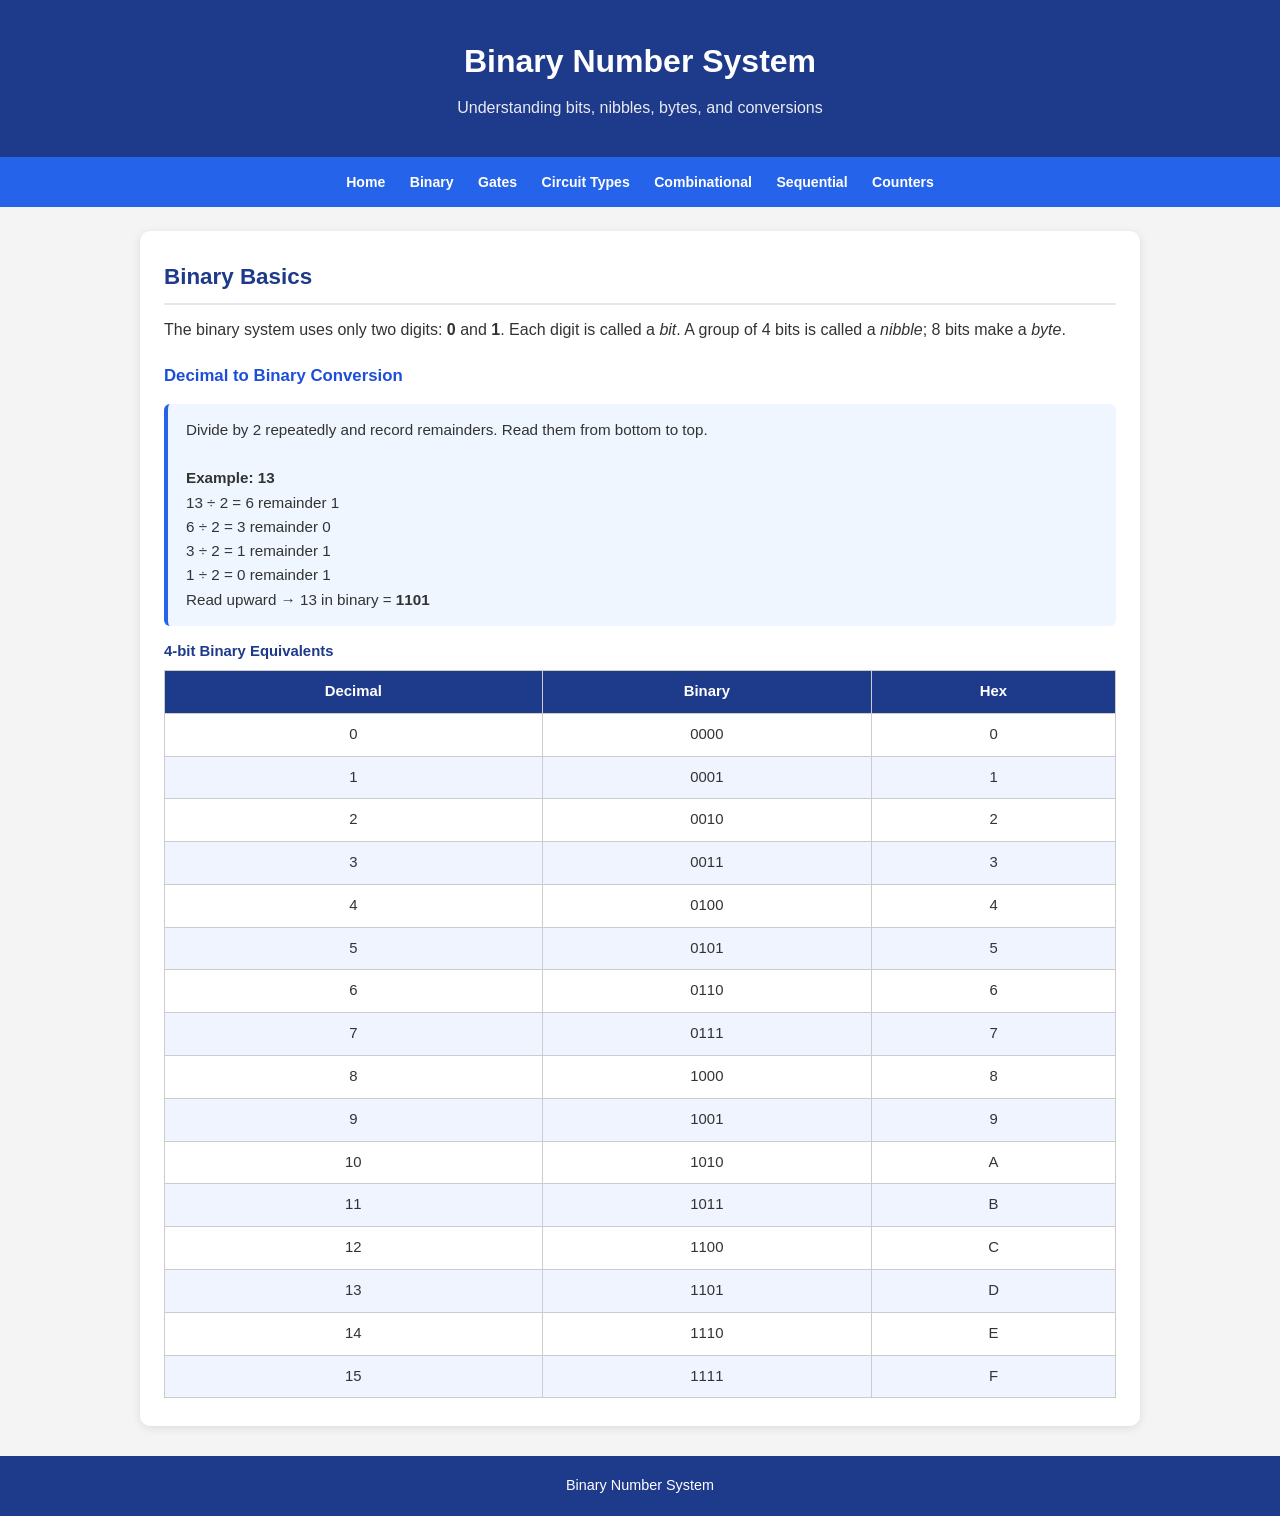
==== binary.html @ ddfefee6 "Add files via upload" ====
<!DOCTYPE html>
<html lang="en">
<head>
  <meta charset="UTF-8" />
  <meta name="viewport" content="width=device-width, initial-scale=1.0" />
  <title>Binary Number System</title>
  <link rel="stylesheet" href="style.css" />
</head>
<body>
  <header>
    <h1>Binary Number System</h1>
    <p>Understanding bits, nibbles, bytes, and conversions</p>
  </header>

  <nav aria-label="Main navigation">
    <a href="index.html">Home</a>
    <a href="binary.html">Binary</a>
    <a href="gates.html">Gates</a>
    <a href="circuits.html">Circuit Types</a>
    <a href="combinational.html">Combinational</a>
    <a href="sequential.html">Sequential</a>
    <a href="counters.html">Counters</a>
  </nav>

  <section>
    <h2>Binary Basics</h2>
    <p>The binary system uses only two digits: <strong>0</strong> and <strong>1</strong>. Each digit is called a <em>bit</em>. A group of 4 bits is called a <em>nibble</em>; 8 bits make a <em>byte</em>.</p>

    <h3>Decimal to Binary Conversion</h3>
    <div class="info-box">
      Divide by 2 repeatedly and record remainders. Read them from bottom to top.
      <br /><br />
      <strong>Example: 13</strong><br />
      13 ÷ 2 = 6 remainder 1<br />
      6 ÷ 2 = 3 remainder 0<br />
      3 ÷ 2 = 1 remainder 1<br />
      1 ÷ 2 = 0 remainder 1<br />
      Read upward → 13 in binary = <strong>1101</strong>
    </div>

    <div class="table-wrap">
      <table>
        <caption>4-bit Binary Equivalents</caption>
        <thead>
          <tr><th>Decimal</th><th>Binary</th><th>Hex</th></tr>
        </thead>
        <tbody>
          <tr><td>0</td><td>0000</td><td>0</td></tr>
          <tr><td>1</td><td>0001</td><td>1</td></tr>
          <tr><td>2</td><td>0010</td><td>2</td></tr>
          <tr><td>3</td><td>0011</td><td>3</td></tr>
          <tr><td>4</td><td>0100</td><td>4</td></tr>
          <tr><td>5</td><td>0101</td><td>5</td></tr>
          <tr><td>6</td><td>0110</td><td>6</td></tr>
          <tr><td>7</td><td>0111</td><td>7</td></tr>
          <tr><td>8</td><td>1000</td><td>8</td></tr>
          <tr><td>9</td><td>1001</td><td>9</td></tr>
          <tr><td>10</td><td>1010</td><td>A</td></tr>
          <tr><td>11</td><td>1011</td><td>B</td></tr>
          <tr><td>12</td><td>1100</td><td>C</td></tr>
          <tr><td>13</td><td>1101</td><td>D</td></tr>
          <tr><td>14</td><td>1110</td><td>E</td></tr>
          <tr><td>15</td><td>1111</td><td>F</td></tr>
        </tbody>
      </table>
    </div>
  </section>

  <footer class="footer">
    <p>Binary Number System</p>
  </footer>
</body>
</html>
---- style.css ----
* {
  box-sizing: border-box;
  margin: 0;
  padding: 0;
}

body {
  font-family: Arial, sans-serif;
  background: #f4f4f4;
  color: #333;
  line-height: 1.6;
}

header {
  background: #1e3a8a;
  color: white;
  text-align: center;
  padding: 36px 20px;
}

header h1 {
  font-size: 2rem;
  margin-bottom: 8px;
}

header p {
  font-size: 1rem;
  opacity: 0.9;
}

nav {
  background: #2563eb;
  padding: 10px 6px;
  text-align: center;
  position: sticky;
  top: 0;
  z-index: 100;
  flex-wrap: wrap;
}

nav a {
  color: white;
  text-decoration: none;
  margin: 4px 10px;
  font-weight: bold;
  font-size: 0.88rem;
  display: inline-block;
}

nav a:hover {
  text-decoration: underline;
}

section {
  background: white;
  margin: 24px auto;
  padding: 28px 24px;
  border-radius: 10px;
  box-shadow: 0 2px 10px rgba(0,0,0,0.1);
  max-width: 1000px;
}

section h2 {
  color: #1e3a8a;
  font-size: 1.4rem;
  margin-bottom: 12px;
  border-bottom: 2px solid #e5e7eb;
  padding-bottom: 8px;
}

section h3 {
  color: #1d4ed8;
  margin: 20px 0 8px;
  font-size: 1.05rem;
}

section h4 {
  color: #374151;
  margin: 14px 0 4px;
  font-size: 0.98rem;
  font-weight: bold;
}

section p,
section li {
  margin-bottom: 8px;
}

section ul,
section ol {
  padding-left: 20px;
  margin-bottom: 10px;
}

.table-wrap {
  overflow-x: auto;
  margin-top: 14px;
}

table {
  border-collapse: collapse;
  width: 100%;
  font-size: 0.93rem;
}

caption {
  caption-side: top;
  font-weight: bold;
  color: #1e3a8a;
  margin-bottom: 6px;
  text-align: left;
}

th, td {
  border: 1px solid #ccc;
  padding: 9px 13px;
  text-align: center;
}

thead th {
  background: #1e3a8a;
  color: white;
}

tbody tr:nth-child(even) {
  background: #f0f4ff;
}

.info-box {
  background: #eff6ff;
  border-left: 4px solid #2563eb;
  border-radius: 6px;
  padding: 14px 18px;
  margin: 14px 0;
  font-size: 0.95rem;
}

.badge {
  display: inline-block;
  background: #2563eb;
  color: white;
  font-size: 0.75rem;
  padding: 2px 9px;
  border-radius: 12px;
  margin-left: 8px;
  vertical-align: middle;
}

.grid {
  display: grid;
  gap: 16px;
}

.gate-grid,
.circuit-grid,
.ff-grid,
.counter-grid,
.type-grid {
  display: grid;
  gap: 16px;
  margin-top: 16px;
}

.gate-grid,
.circuit-grid,
.ff-grid,
.counter-grid {
  grid-template-columns: repeat(auto-fit, minmax(280px, 1fr));
}

.type-grid {
  grid-template-columns: repeat(auto-fit, minmax(260px, 1fr));
}

.card {
  border: 1px solid #ddd;
  border-radius: 8px;
  padding: 18px;
  background: #f8faff;
}

.card h3,
.card h4 {
  margin-top: 0;
}

.symbol {
  font-size: 1.4rem;
  font-weight: bold;
  color: #1e3a8a;
  margin: 4px 0 8px;
  word-break: break-word;
}

.eq {
  font-size: 1.08rem;
  font-weight: bold;
  color: #4338ca;
  margin: 6px 0 10px;
}

.combinational {
  background: #ecfdf5;
  border: 2px solid #10b981;
}

.sequential {
  background: #fef3c7;
  border: 2px solid #f59e0b;
}

.footer {
  background: #1e3a8a;
  color: white;
  text-align: center;
  padding: 18px;
  margin-top: 30px;
  font-size: 0.9rem;
}

.diagram {
  width: 100%;
  max-width: 520px;
  height: auto;
  display: block;
  margin: 12px auto 14px;
  background: white;
  border: 1px solid #dbeafe;
  border-radius: 10px;
  padding: 10px;
}

@media (max-width: 600px) {
  nav a {
    margin: 4px 6px;
    font-size: 0.78rem;
  }

  header h1 {
    font-size: 1.5rem;
  }
}
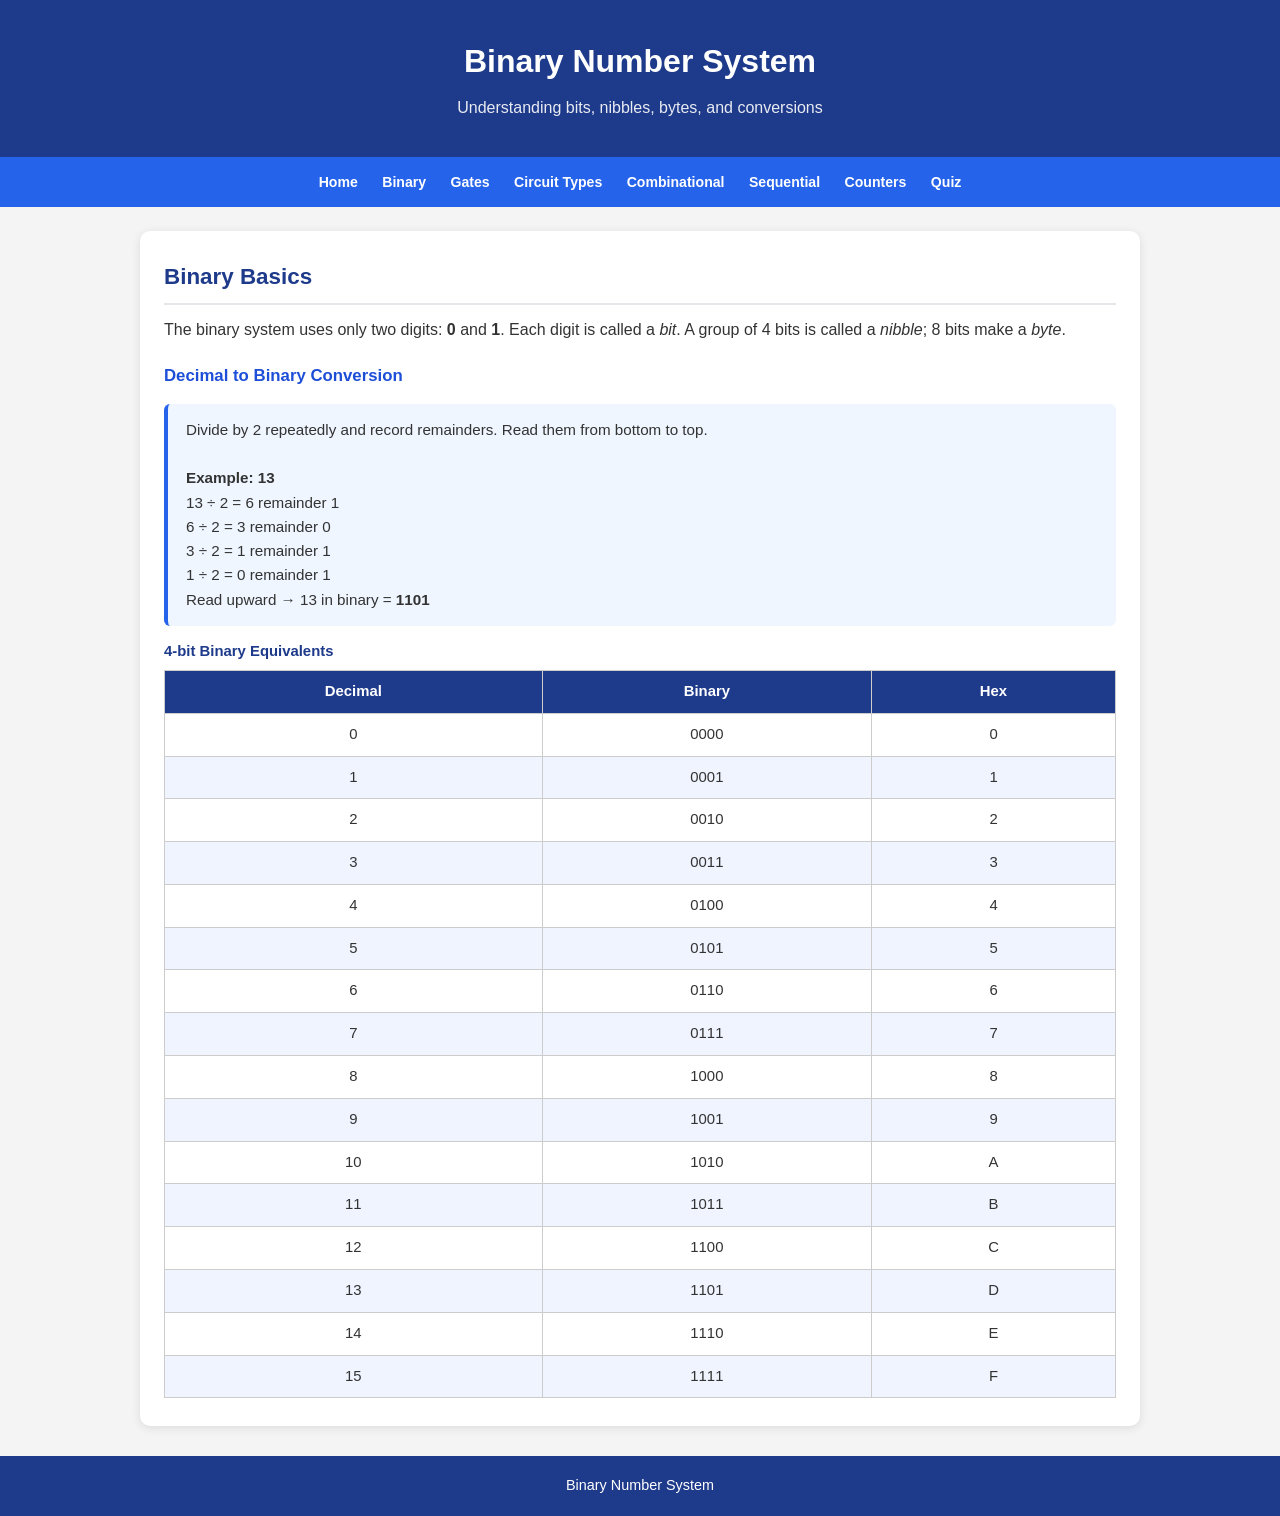
==== commit fadc9bb8: "Update binary.html" ====
--- a/binary.html
+++ b/binary.html
@@ -20,6 +20,7 @@
     <a href="combinational.html">Combinational</a>
     <a href="sequential.html">Sequential</a>
     <a href="counters.html">Counters</a>
+    <a href="quiz.html">Quiz</a>
   </nav>
 
   <section>
@@ -70,4 +71,4 @@
     <p>Binary Number System</p>
   </footer>
 </body>
-</html>+</html>
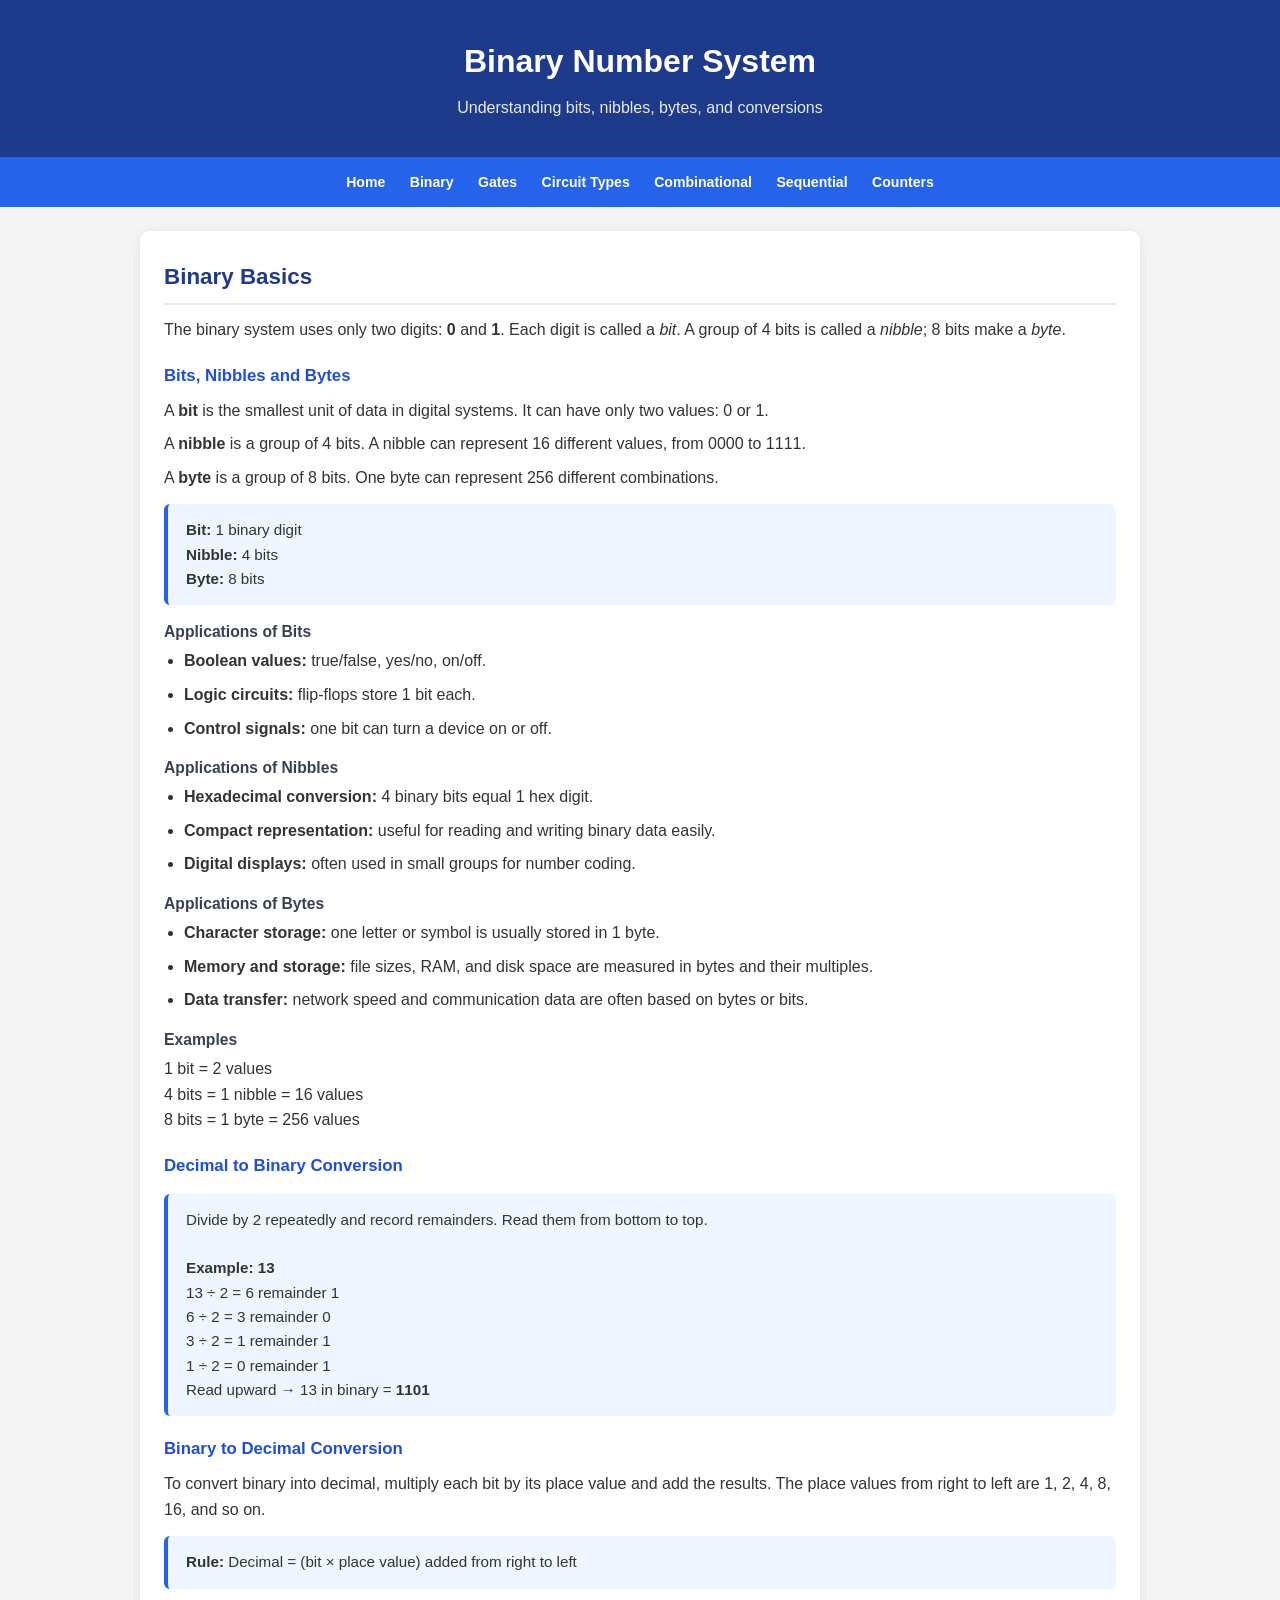
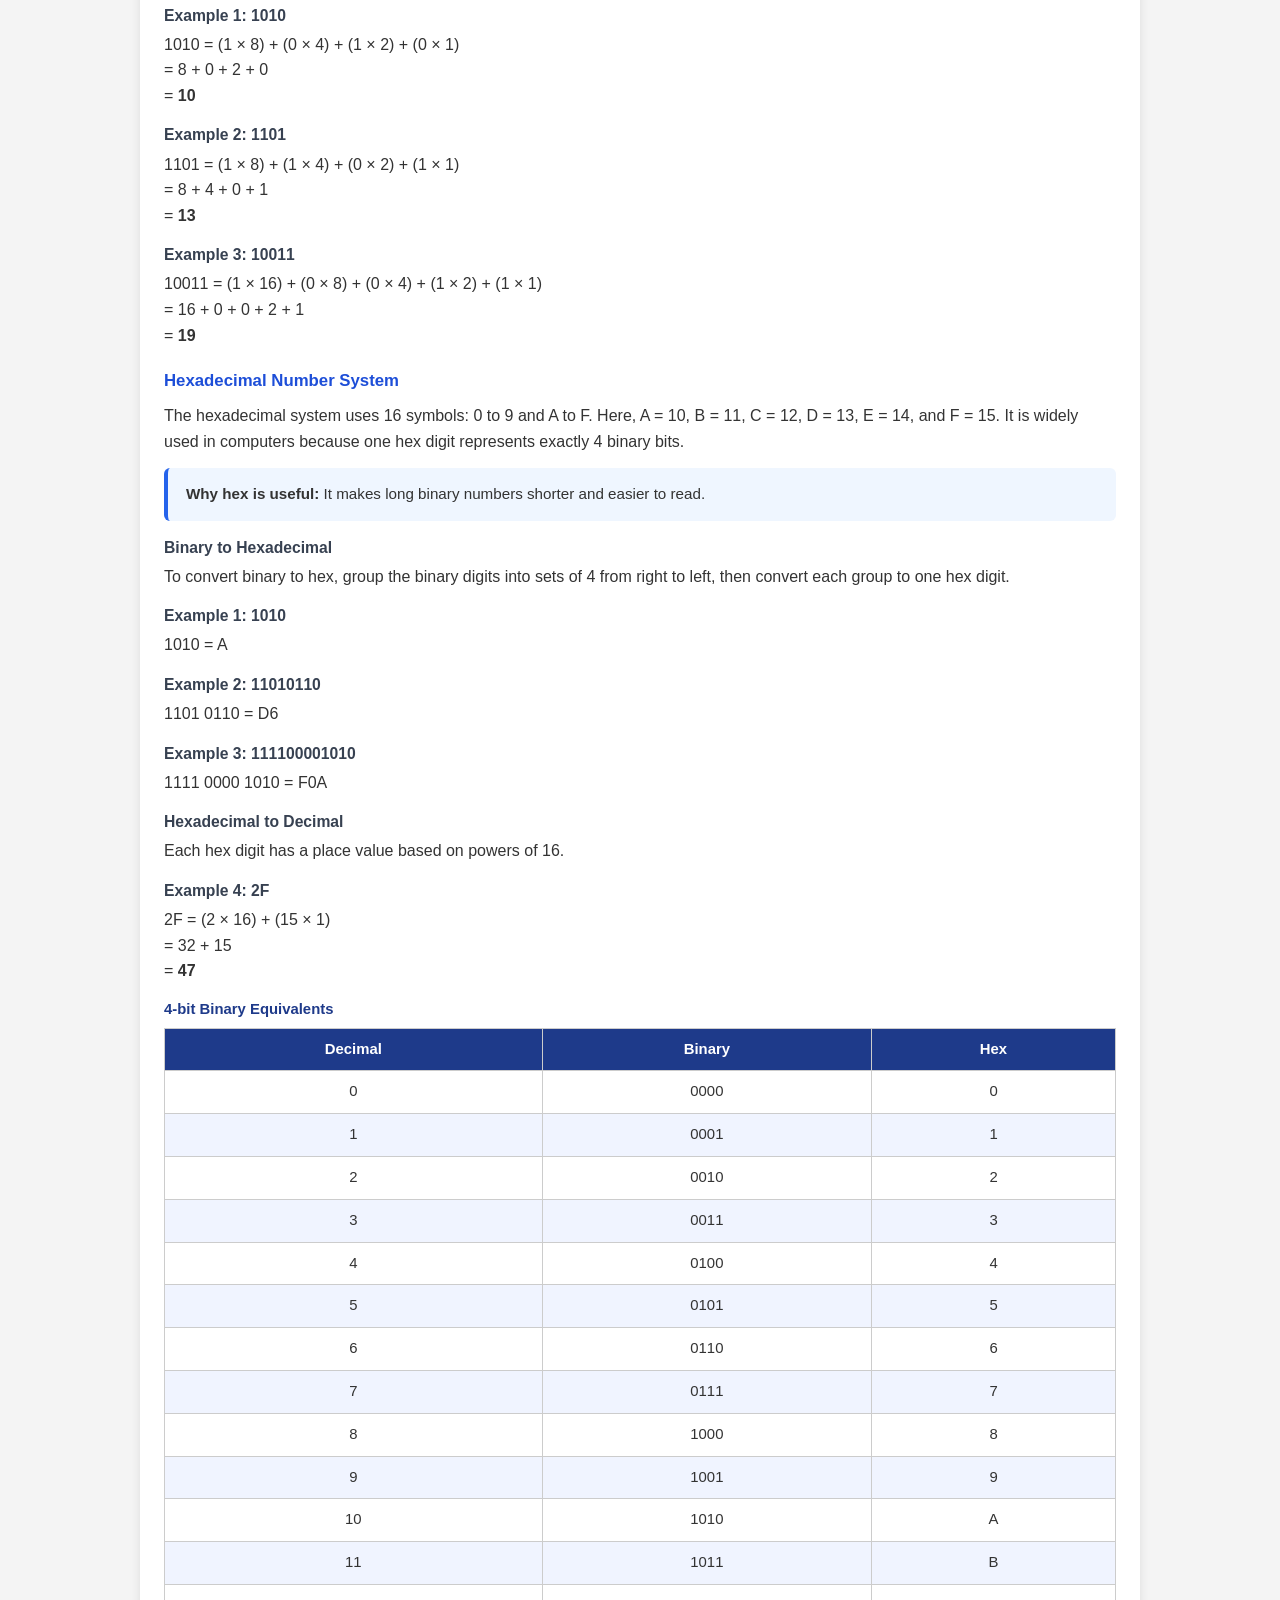
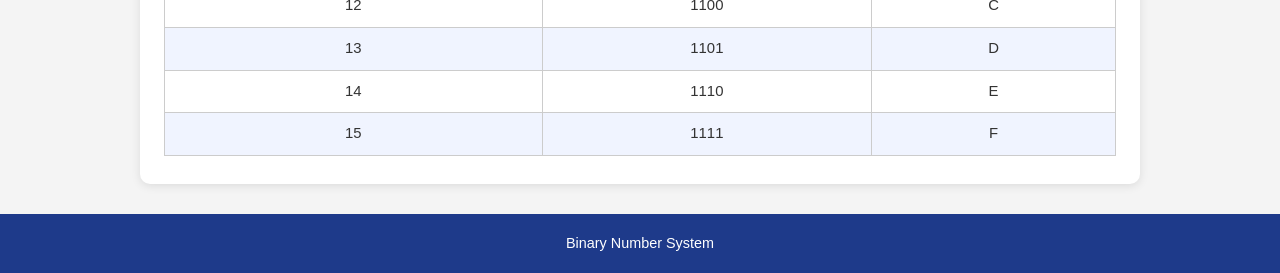
==== commit 1af78f2a: "Add files via upload" ====
--- a/binary.html
+++ b/binary.html
@@ -20,12 +20,51 @@
     <a href="combinational.html">Combinational</a>
     <a href="sequential.html">Sequential</a>
     <a href="counters.html">Counters</a>
-    <a href="quiz.html">Quiz</a>
   </nav>
 
   <section>
     <h2>Binary Basics</h2>
     <p>The binary system uses only two digits: <strong>0</strong> and <strong>1</strong>. Each digit is called a <em>bit</em>. A group of 4 bits is called a <em>nibble</em>; 8 bits make a <em>byte</em>.</p>
+<h3>Bits, Nibbles and Bytes</h3>
+<p>A <strong>bit</strong> is the smallest unit of data in digital systems. It can have only two values: 0 or 1.</p>
+
+<p>A <strong>nibble</strong> is a group of 4 bits. A nibble can represent 16 different values, from 0000 to 1111.</p>
+
+<p>A <strong>byte</strong> is a group of 8 bits. One byte can represent 256 different combinations.</p>
+
+<div class="info-box">
+  <strong>Bit:</strong> 1 binary digit<br>
+  <strong>Nibble:</strong> 4 bits<br>
+  <strong>Byte:</strong> 8 bits
+</div>
+
+<h4>Applications of Bits</h4>
+<ul>
+  <li><strong>Boolean values:</strong> true/false, yes/no, on/off.</li>
+  <li><strong>Logic circuits:</strong> flip-flops store 1 bit each.</li>
+  <li><strong>Control signals:</strong> one bit can turn a device on or off.</li>
+</ul>
+
+<h4>Applications of Nibbles</h4>
+<ul>
+  <li><strong>Hexadecimal conversion:</strong> 4 binary bits equal 1 hex digit.</li>
+  <li><strong>Compact representation:</strong> useful for reading and writing binary data easily.</li>
+  <li><strong>Digital displays:</strong> often used in small groups for number coding.</li>
+</ul>
+
+<h4>Applications of Bytes</h4>
+<ul>
+  <li><strong>Character storage:</strong> one letter or symbol is usually stored in 1 byte.</li>
+  <li><strong>Memory and storage:</strong> file sizes, RAM, and disk space are measured in bytes and their multiples.</li>
+  <li><strong>Data transfer:</strong> network speed and communication data are often based on bytes or bits.</li>
+</ul>
+
+<h4>Examples</h4>
+<p>
+  1 bit = 2 values<br>
+  4 bits = 1 nibble = 16 values<br>
+  8 bits = 1 byte = 256 values
+</p>
 
     <h3>Decimal to Binary Conversion</h3>
     <div class="info-box">
@@ -38,6 +77,67 @@
       1 ÷ 2 = 0 remainder 1<br />
       Read upward → 13 in binary = <strong>1101</strong>
     </div>
+<h3>Binary to Decimal Conversion</h3>
+<p>To convert binary into decimal, multiply each bit by its place value and add the results. The place values from right to left are 1, 2, 4, 8, 16, and so on.</p>
+
+<div class="info-box">
+  <strong>Rule:</strong> Decimal = (bit × place value) added from right to left
+</div>
+
+<h4>Example 1: 1010</h4>
+<p>
+  1010 = (1 × 8) + (0 × 4) + (1 × 2) + (0 × 1)<br>
+  = 8 + 0 + 2 + 0<br>
+  = <strong>10</strong>
+</p>
+
+<h4>Example 2: 1101</h4>
+<p>
+  1101 = (1 × 8) + (1 × 4) + (0 × 2) + (1 × 1)<br>
+  = 8 + 4 + 0 + 1<br>
+  = <strong>13</strong>
+</p>
+
+<h4>Example 3: 10011</h4>
+<p>
+  10011 = (1 × 16) + (0 × 8) + (0 × 4) + (1 × 2) + (1 × 1)<br>
+  = 16 + 0 + 0 + 2 + 1<br>
+  = <strong>19</strong>
+</p>
+<h3>Hexadecimal Number System</h3>
+<p>The hexadecimal system uses 16 symbols: 0 to 9 and A to F. Here, A = 10, B = 11, C = 12, D = 13, E = 14, and F = 15. It is widely used in computers because one hex digit represents exactly 4 binary bits.</p>
+
+<div class="info-box">
+  <strong>Why hex is useful:</strong> It makes long binary numbers shorter and easier to read.
+</div>
+
+<h4>Binary to Hexadecimal</h4>
+<p>To convert binary to hex, group the binary digits into sets of 4 from right to left, then convert each group to one hex digit.</p>
+
+<h4>Example 1: 1010</h4>
+<p>
+  1010 = A
+</p>
+
+<h4>Example 2: 11010110</h4>
+<p>
+  1101 0110 = D6
+</p>
+
+<h4>Example 3: 111100001010</h4>
+<p>
+  1111 0000 1010 = F0A
+</p>
+
+<h4>Hexadecimal to Decimal</h4>
+<p>Each hex digit has a place value based on powers of 16.</p>
+
+<h4>Example 4: 2F</h4>
+<p>
+  2F = (2 × 16) + (15 × 1)<br>
+  = 32 + 15<br>
+  = <strong>47</strong>
+</p>
 
     <div class="table-wrap">
       <table>
@@ -71,4 +171,4 @@
     <p>Binary Number System</p>
   </footer>
 </body>
-</html>
+</html>
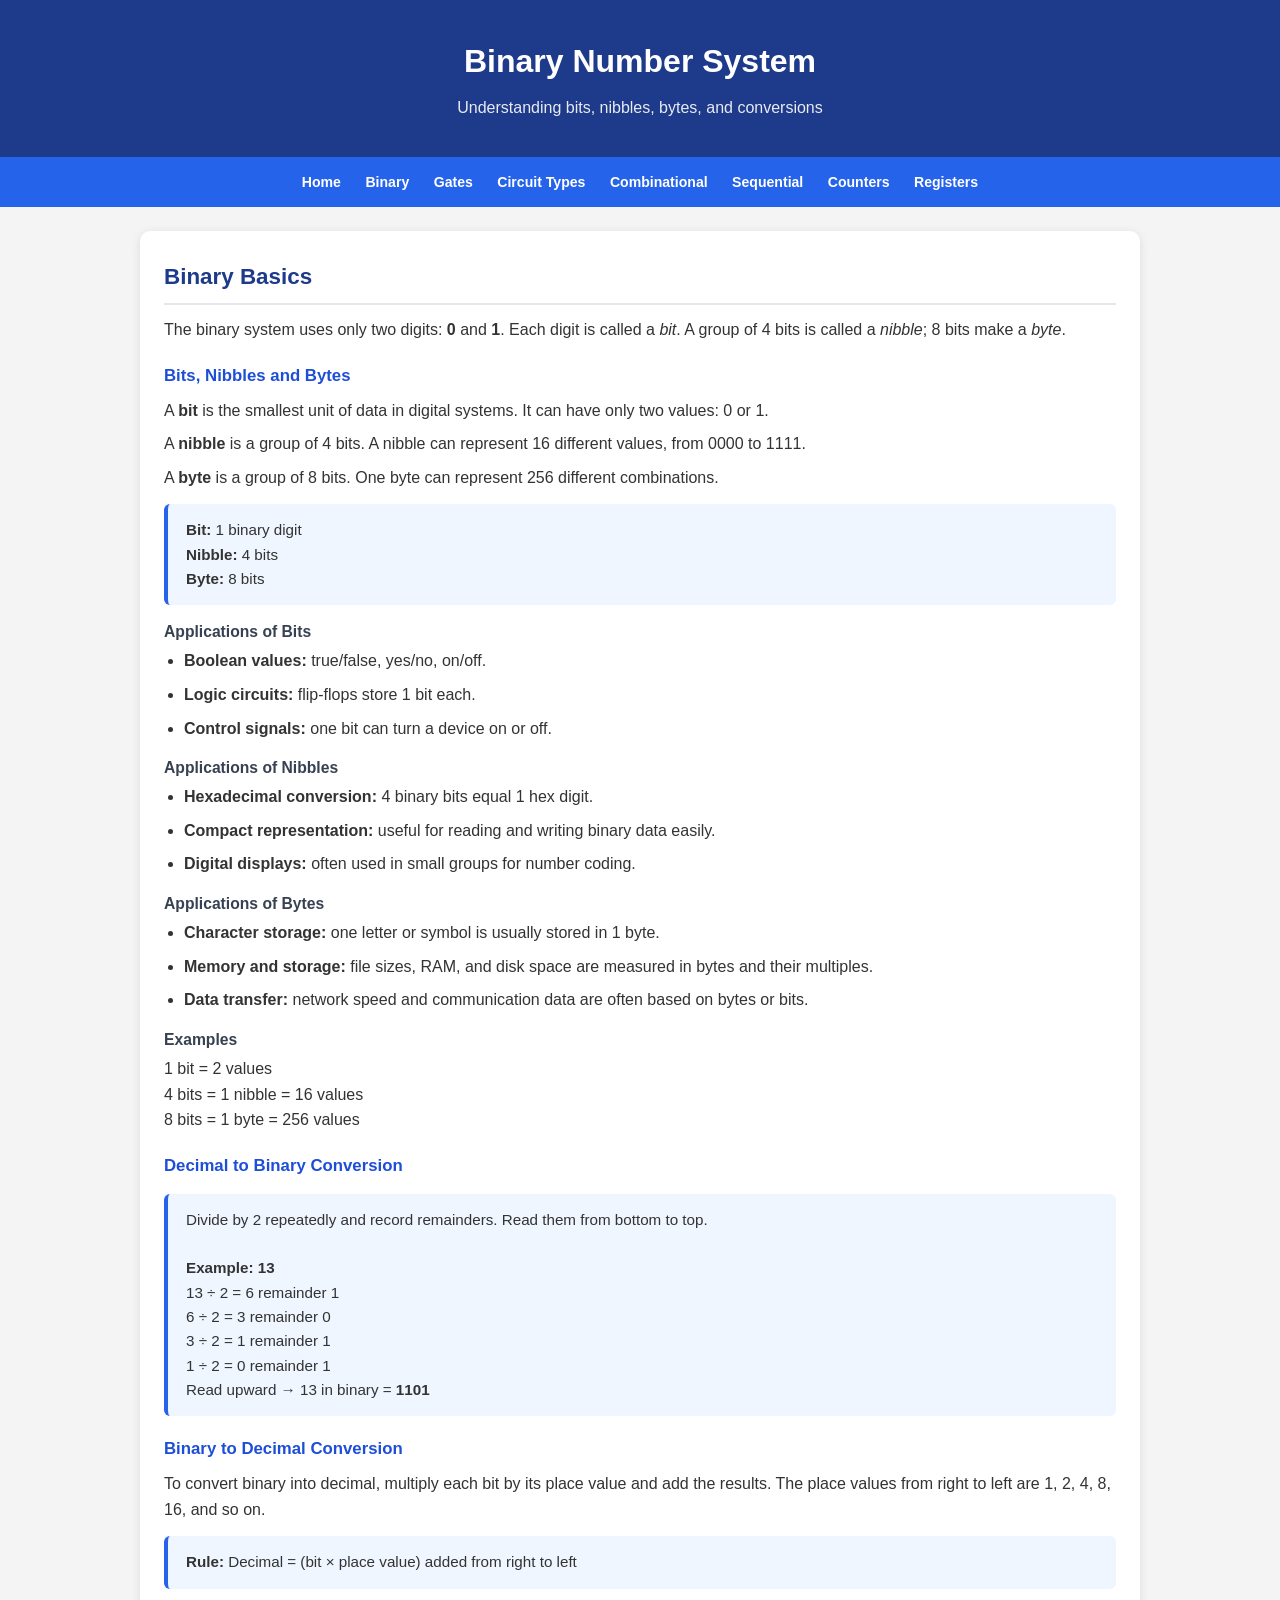
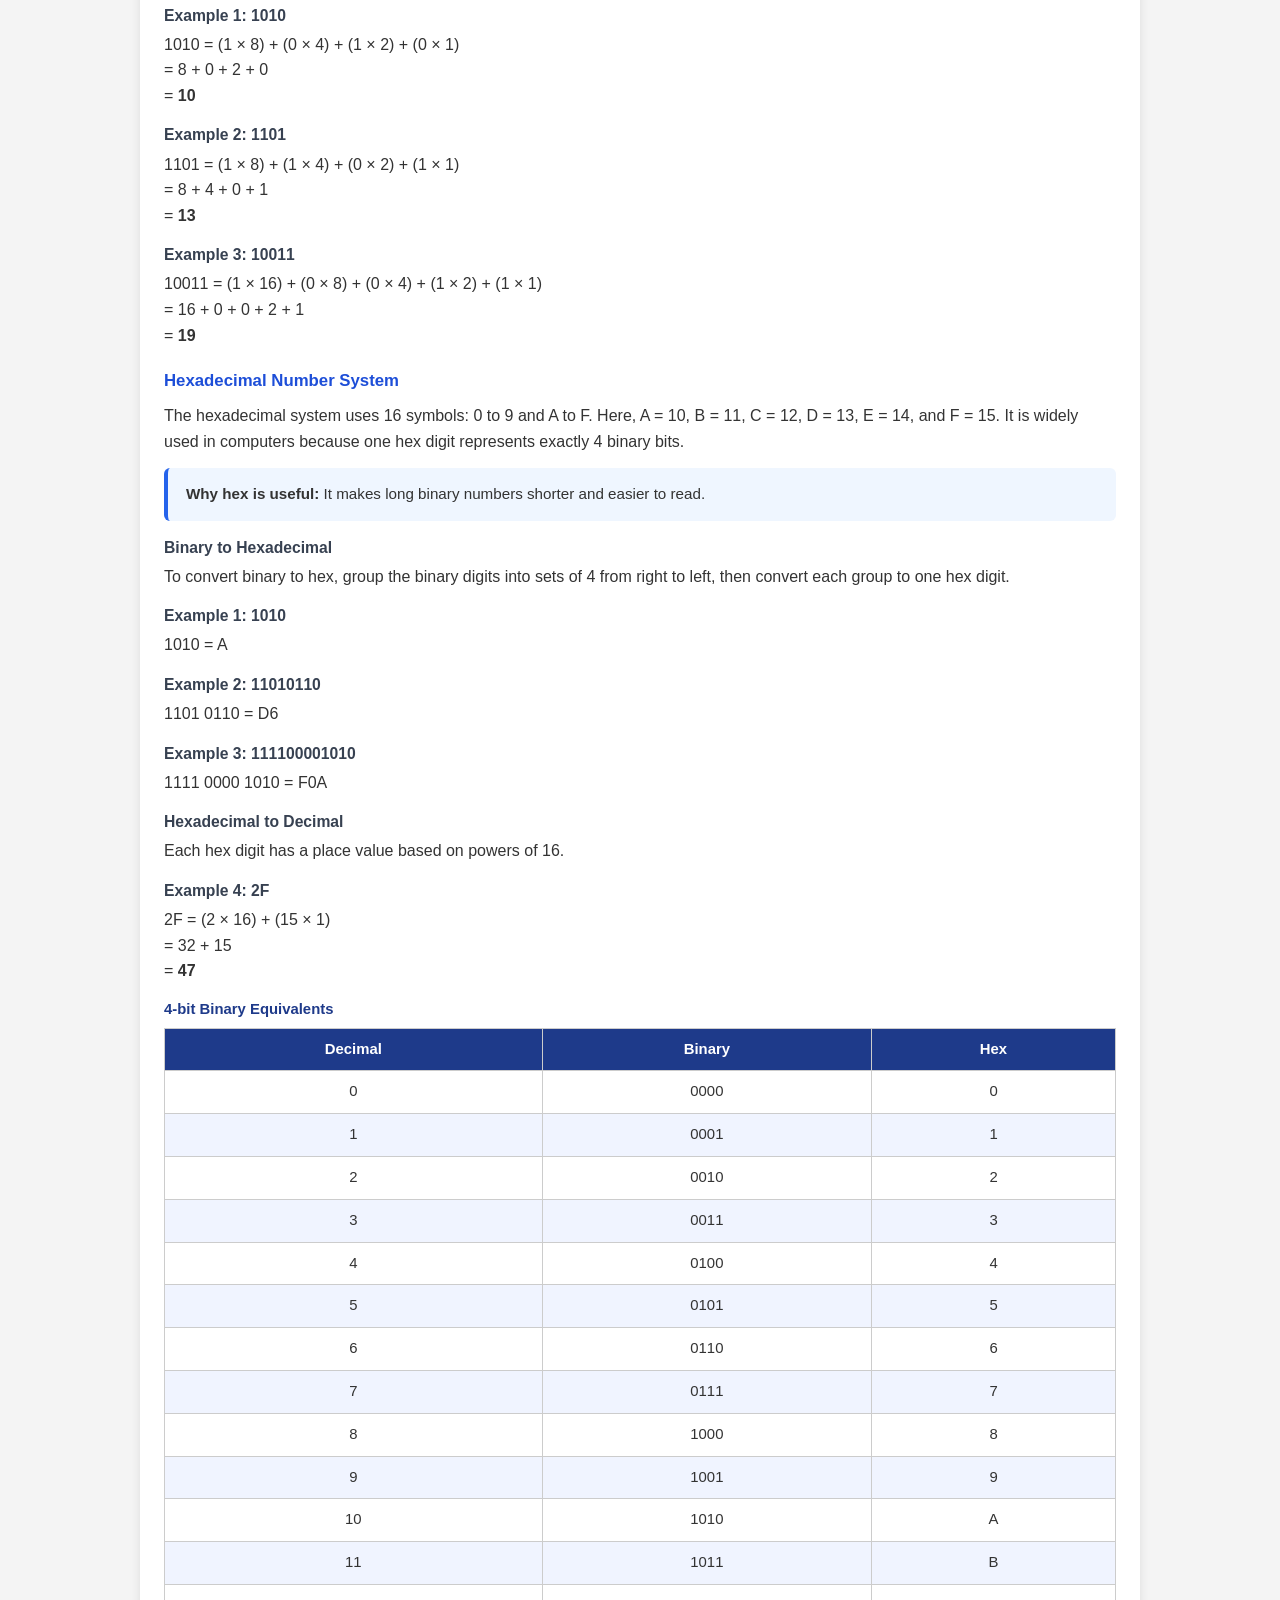
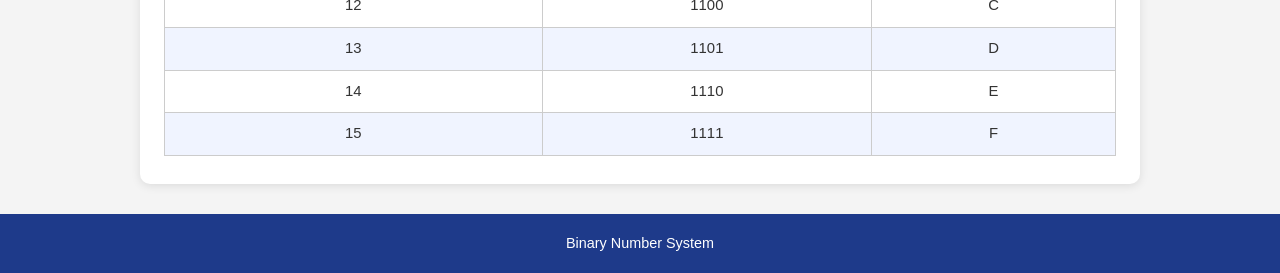
==== commit 6a839fe4: "Update binary.html" ====
--- a/binary.html
+++ b/binary.html
@@ -20,6 +20,7 @@
     <a href="combinational.html">Combinational</a>
     <a href="sequential.html">Sequential</a>
     <a href="counters.html">Counters</a>
+    <a href="registers.html">Registers</a>
   </nav>
 
   <section>
@@ -171,4 +172,4 @@
     <p>Binary Number System</p>
   </footer>
 </body>
-</html>+</html>
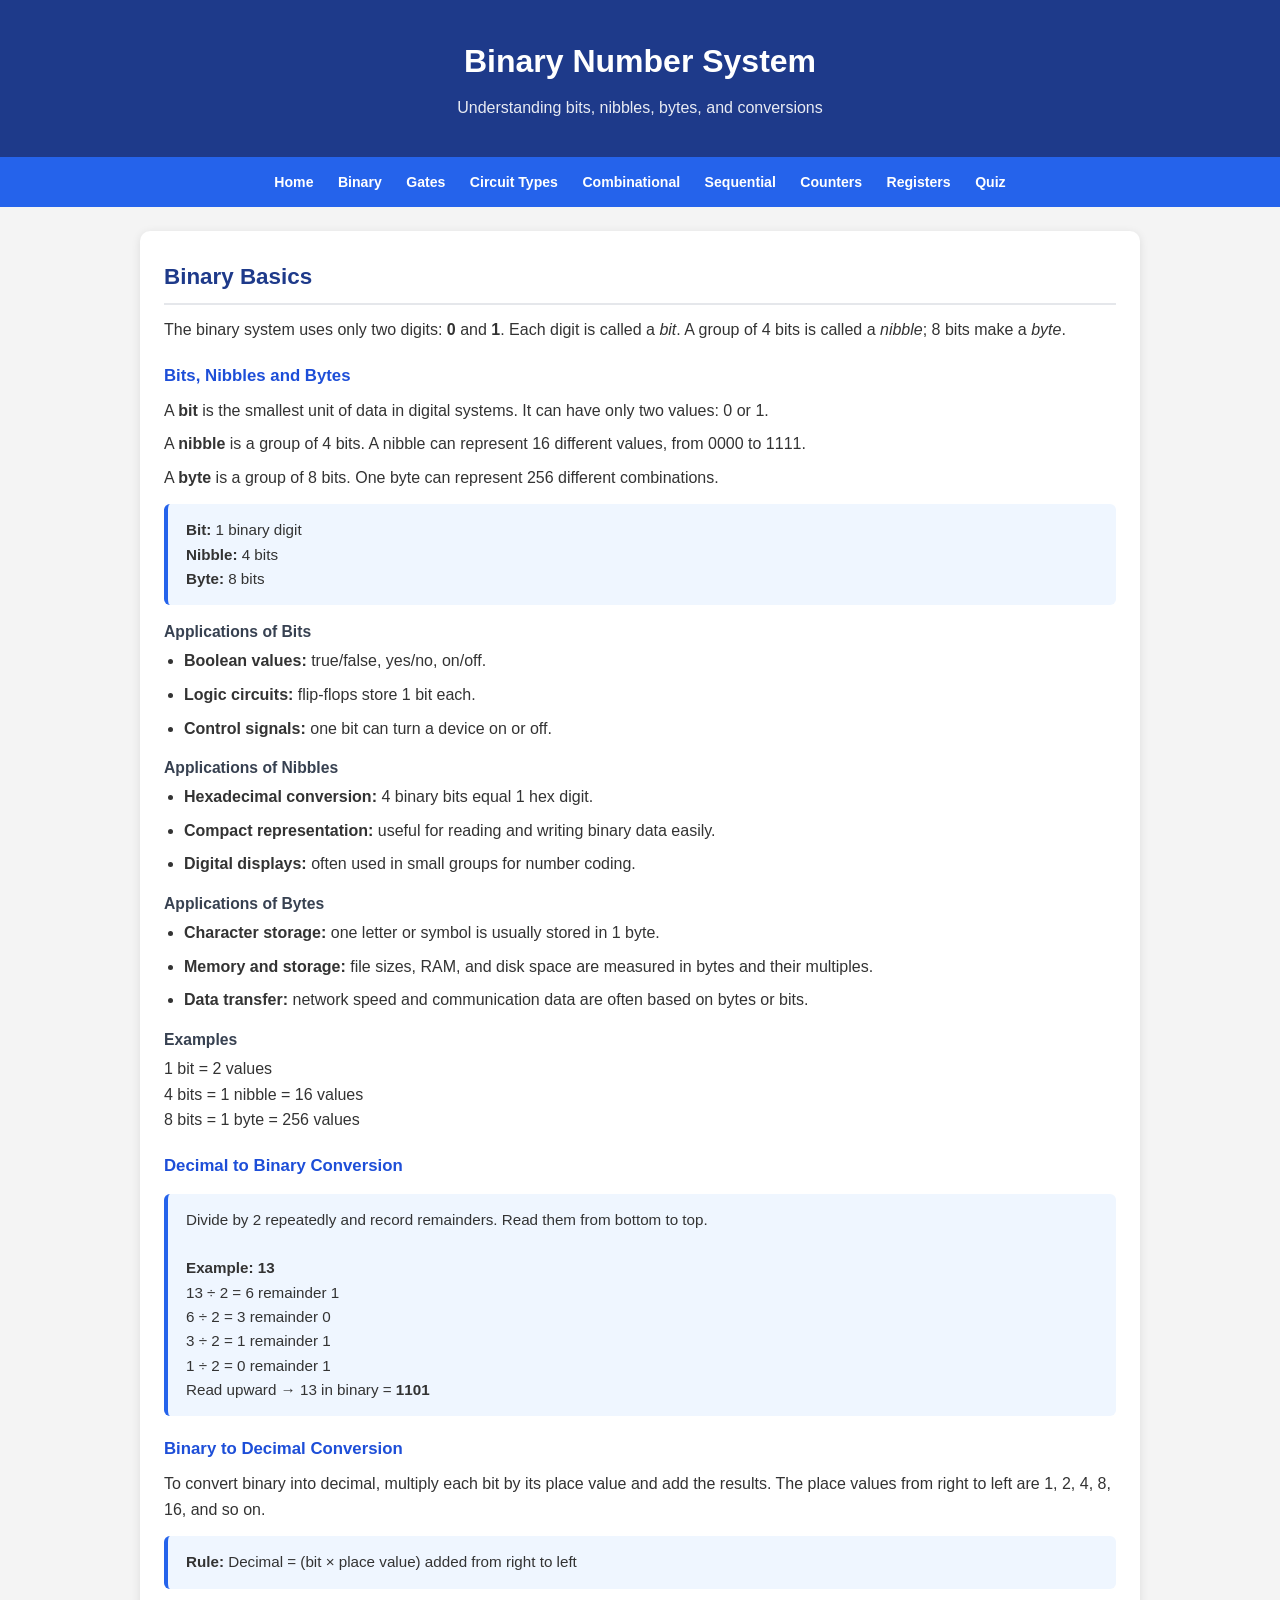
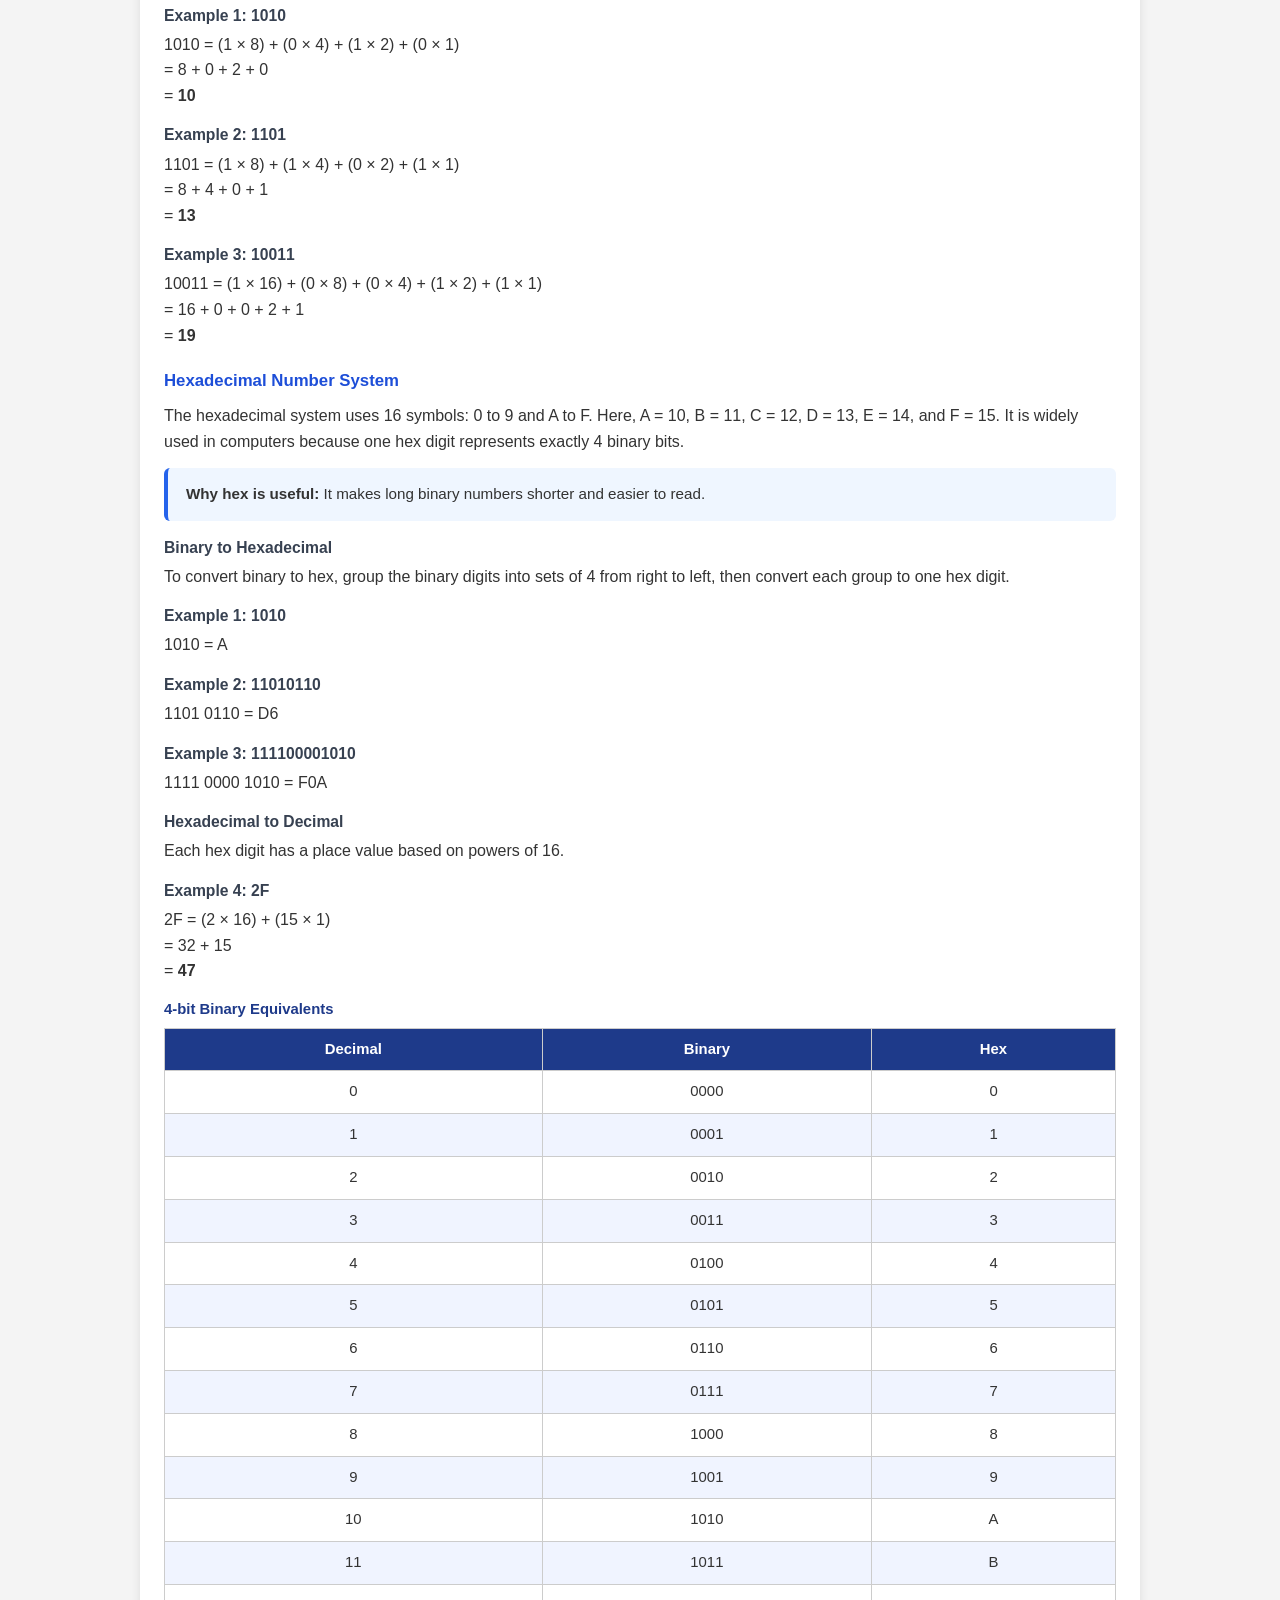
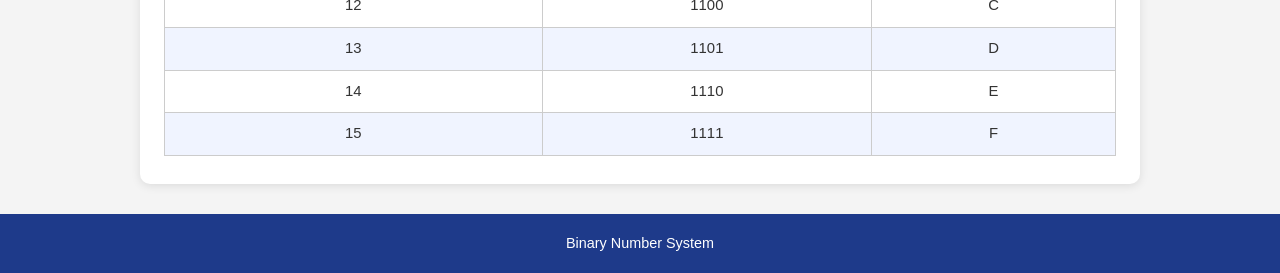
==== commit 94761836: "Update binary.html" ====
--- a/binary.html
+++ b/binary.html
@@ -21,6 +21,7 @@
     <a href="sequential.html">Sequential</a>
     <a href="counters.html">Counters</a>
     <a href="registers.html">Registers</a>
+    <a href="quiz.html">Quiz</a>
   </nav>
 
   <section>
